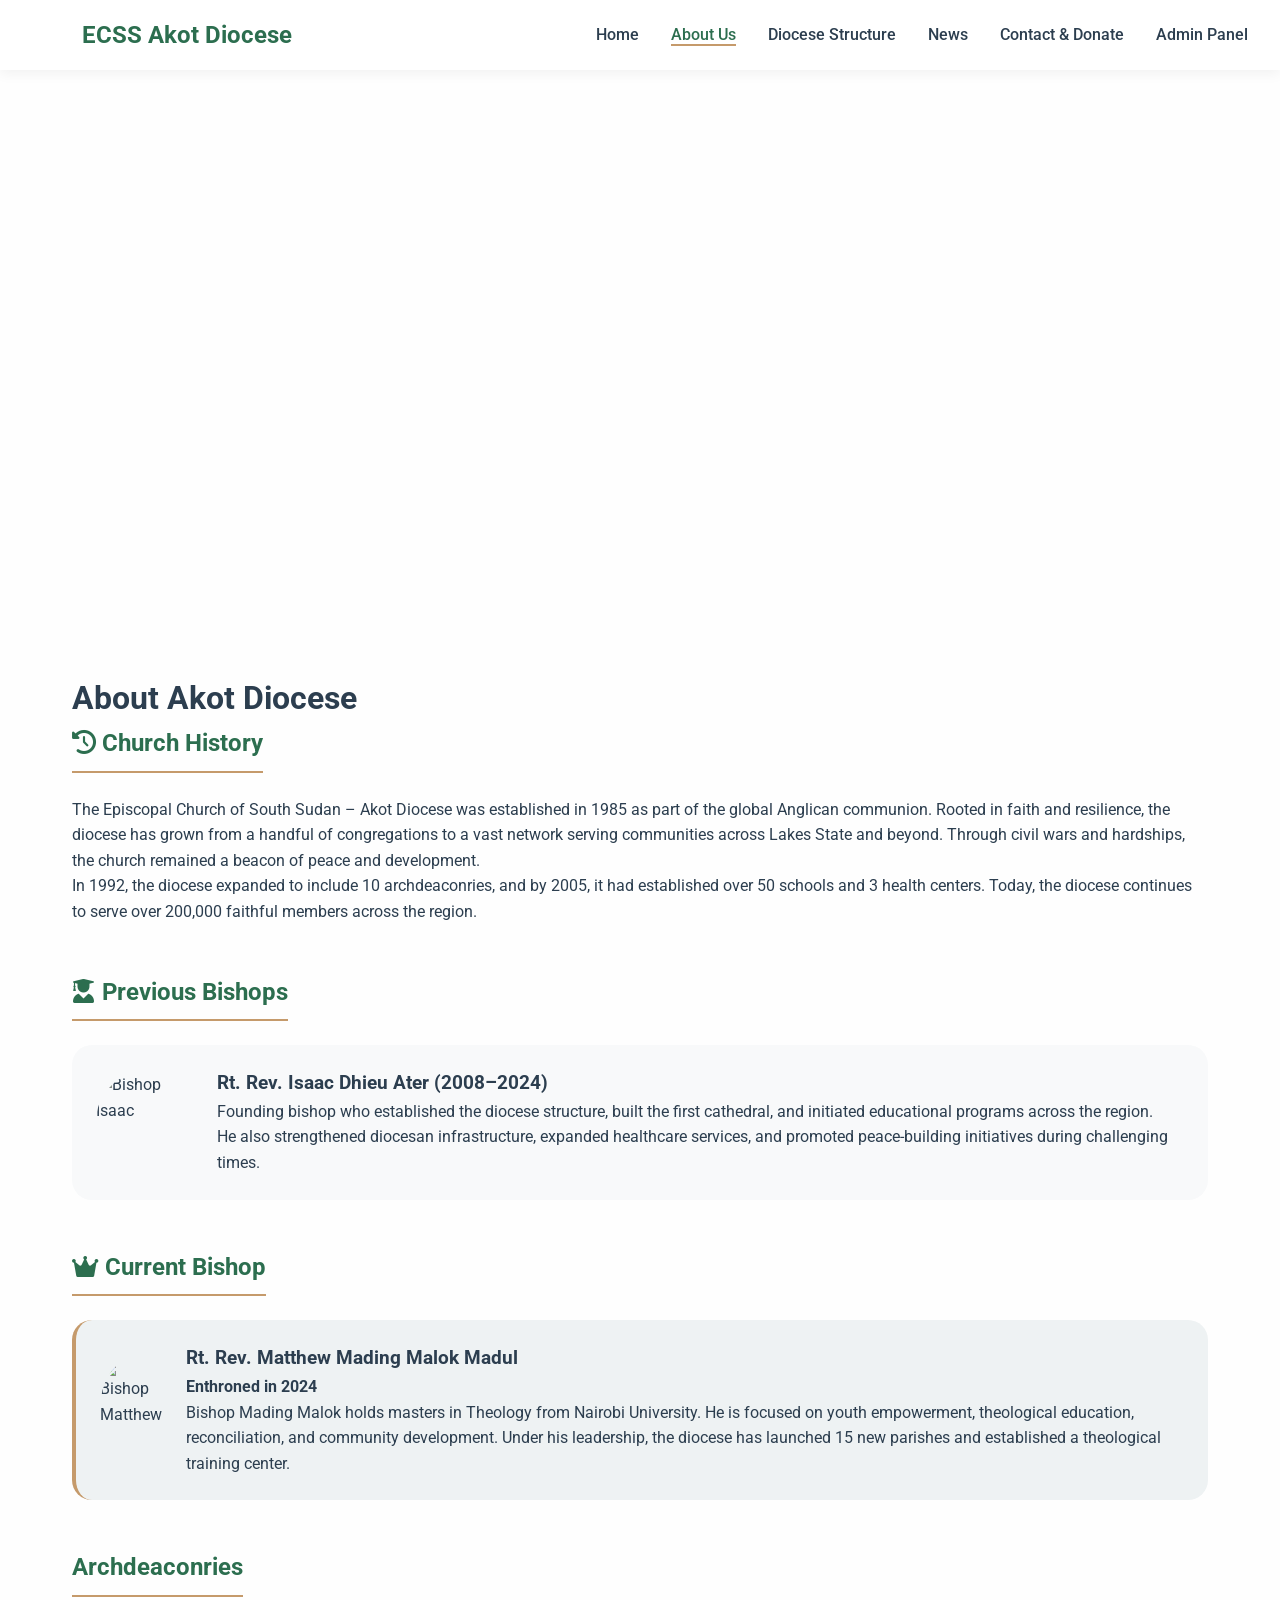
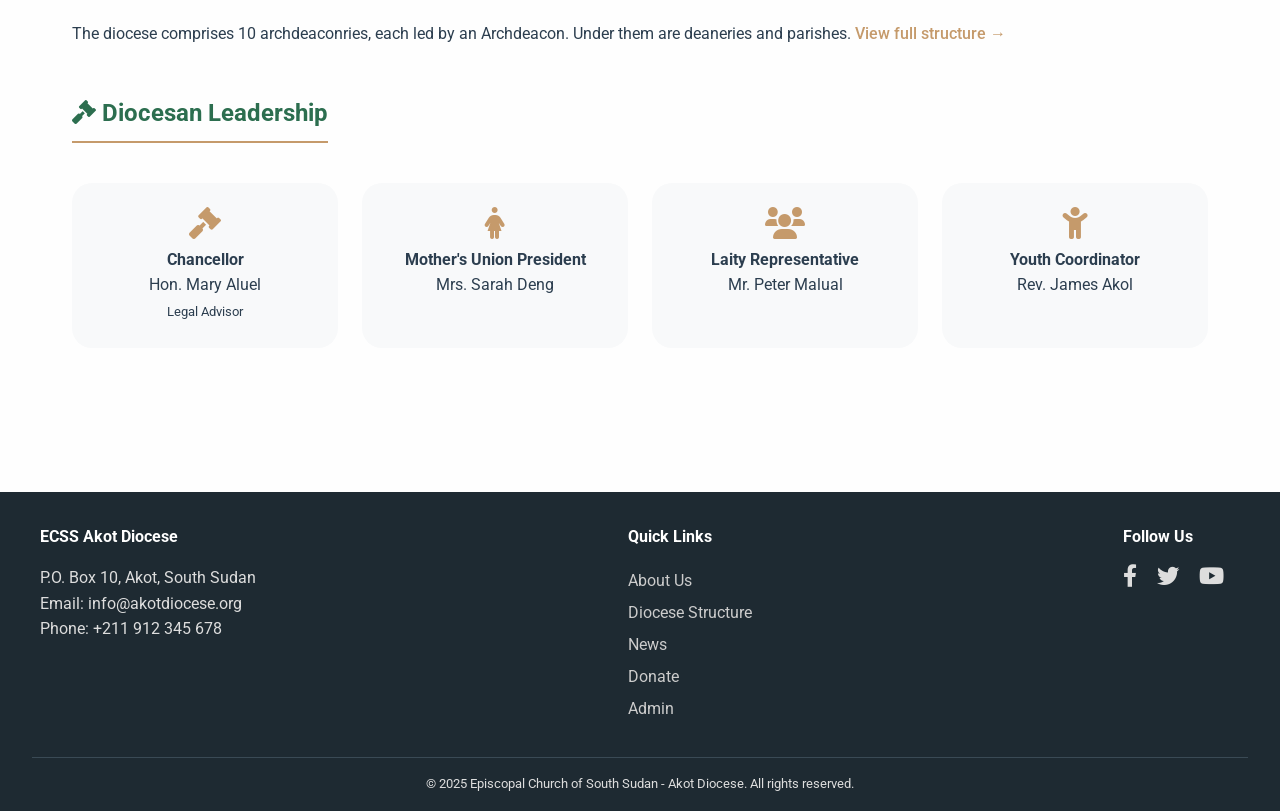
==== about.html @ 91377b18 "Add files via upload" ====
<!DOCTYPE html>
<html lang="en">
<head>
  <meta charset="UTF-8">
  <meta name="viewport" content="width=device-width, initial-scale=1.0">
  <title>About Us - ECSS Akot Diocese</title>
  <link href="https://fonts.googleapis.com/css2?family=Roboto:wght@300;400;500;700&display=swap" rel="stylesheet">
  <link rel="stylesheet" href="style.css">
  <link rel="stylesheet" href="https://cdnjs.cloudflare.com/ajax/libs/font-awesome/6.0.0-beta3/css/all.min.css">
</head>
<body>
  <header>
    <nav class="navbar">
      <div class="logo">
        <img class="img-logo" src="images/Akot Diocese logo design.png" alt=""> ECSS Akot Diocese
      </div>
      <ul class="nav-links" id="navLinks">
        <li><a href="index.html">Home</a></li>
        <li><a href="about.html" class="active">About Us</a></li>
        <li><a href="structure.html">Diocese Structure</a></li>
        <li><a href="news.html">News</a></li>
        <li><a href="contact.html">Contact & Donate</a></li>
        <li><a href="admin.html">Admin Panel</a></li>
      </ul>
      <div class="burger" id="burger"><i class="fas fa-bars"></i></div>
    </nav>
  </header>
  <div class="background-image"><img src="images/background-image.jpg" alt=""></div>
  <main class="container">
    <h1>About Akot Diocese</h1>
    
    <section class="about-section">
      <h2><i class="fas fa-history"></i> Church History</h2>
      <p>The Episcopal Church of South Sudan – Akot Diocese was established in 1985 as part of the global Anglican communion. Rooted in faith and resilience, the diocese has grown from a handful of congregations to a vast network serving communities across Lakes State and beyond. Through civil wars and hardships, the church remained a beacon of peace and development.</p>
      <p>In 1992, the diocese expanded to include 10 archdeaconries, and by 2005, it had established over 50 schools and 3 health centers. Today, the diocese continues to serve over 200,000 faithful members across the region.</p>
    </section>
    
    <section class="about-section">
      <h2><i class="fas fa-user-graduate"></i> Previous Bishops</h2>
      <div class="bishop-card">
        <img src="images/isaac.jpg" alt="Bishop Isaac" class="bishop-img">
        <div class="bishop-info">
          <h3>Rt. Rev. Isaac Dhieu Ater (2008–2024)</h3>
          <p>Founding bishop who established the diocese structure, built the first cathedral, and initiated educational programs across the region.</p>
          <p>He also strengthened diocesan infrastructure, expanded healthcare services, and promoted peace-building initiatives during challenging times.</p>
        </div>
      </div>
    </section>
    
    <section class="about-section">
      <h2><i class="fas fa-crown"></i> Current Bishop</h2>
      <div class="bishop-card current">
        <img src="images/bishop Mading.jpg" alt="Bishop Matthew" class="bishop-img">
        <div class="bishop-info">
          <h3>Rt. Rev. Matthew Mading Malok Madul</h3>
          <p><strong>Enthroned in 2024</strong></p>
          <p>Bishop Mading Malok holds masters in Theology from Nairobi University. He is focused on youth empowerment, theological education, reconciliation, and community development. Under his leadership, the diocese has launched 15 new parishes and established a theological training center.</p>
        </div>
      </div>
    </section>
    
    <section class="about-section">
      <h2><i class="fas-church"></i> Archdeaconries</h2>
      <p>The diocese comprises 10 archdeaconries, each led by an Archdeacon. Under them are deaneries and parishes. <a href="structure.html" class="link">View full structure →</a></p>
    </section>
    
    <section class="about-section">
      <h2><i class="fas fa-gavel"></i> Diocesan Leadership</h2>
      <div class="leadership-grid">
        <div class="leader-card">
          <i class="fas fa-gavel"></i>
          <h4>Chancellor</h4>
          <p>Hon. Mary Aluel</p>
          <small>Legal Advisor</small>
        </div>
        <div class="leader-card">
          <i class="fas fa-female"></i>
          <h4>Mother's Union President</h4>
          <p>Mrs. Sarah Deng</p>
        </div>
        <div class="leader-card">
          <i class="fas fa-users"></i>
          <h4>Laity Representative</h4>
          <p>Mr. Peter Malual</p>
        </div>
        <div class="leader-card">
          <i class="fas fa-child"></i>
          <h4>Youth Coordinator</h4>
          <p>Rev. James Akol</p>
        </div>
      </div>
    </section>
  </main>
  
  <footer>
    <div class="footer-content">
      <div class="footer-col">
        <h4>ECSS Akot Diocese</h4>
        <p>P.O. Box 10, Akot, South Sudan<br>Email: info@akotdiocese.org<br>Phone: +211 912 345 678</p>
      </div>
      <div class="footer-col">
        <h4>Quick Links</h4>
        <ul>
          <li><a href="about.html">About Us</a></li>
          <li><a href="structure.html">Diocese Structure</a></li>
          <li><a href="news.html">News</a></li>
          <li><a href="contact.html">Donate</a></li>
          <li><a href="admin.html">Admin</a></li>
        </ul>
      </div>
      <div class="footer-col">
        <h4>Follow Us</h4>
        <div class="social-icons">
          <i class="fab fa-facebook-f"></i>
          <i class="fab fa-twitter"></i>
          <i class="fab fa-youtube"></i>
        </div>
      </div>
    </div>
    <div class="footer-bottom">
      <p>&copy; 2025 Episcopal Church of South Sudan - Akot Diocese. All rights reserved.</p>
    </div>
  </footer>
  
  <script src="script.js"></script>
</body>
</html>
---- style.css ----
* {
  margin: 0;
  padding: 0;
  box-sizing: border-box;
}

body {
  font-family: 'Roboto', Arial, sans-serif;
  background-color: #fefefe;
  color: #2c3e4f;
  line-height: 1.6;
}
.background-image {
  background-repeat: no-repeat;
  background-size: cover;
  background-position: center;
  min-height: 65vh;
  display: flex;
  align-items: center;
  justify-content: center;
  margin-top: 40px;
}
/* Navbar */
.navbar {
  display: flex;
  justify-content: space-between;
  align-items: center;
  background: #ffffff;
  padding: 1rem 2rem;
  box-shadow: 0 4px 12px rgba(0,0,0,0.05);
  position: fixed;
  top: 0;
  right: 0;
  left: 0;
  z-index: 100;
}

.logo {
  font-size: 1.5rem;
  font-weight: 700;
  color: #2c6e4f;
}
.img-logo{
  width: 50px;
  margin-bottom: 0;

}

.logo {
  display: flex;
  justify-content: center;
  align-items: center;
  margin-right: 8px;
  margin-bottom: 0;
}

.nav-links {
  display: flex;
  list-style: none;
  gap: 2rem;
}

.nav-links a {
  text-decoration: none;
  color: #2c3e4f;
  font-weight: 500;
  transition: 0.3s;
}

.nav-links a:hover, .nav-links a.active {
  color: #2c6e4f;
  border-bottom: 2px solid #c59a6b;
}

.burger {
  display: none;
  font-size: 1.8rem;
  cursor: pointer;
}

/* Hero */
.hero {
  background: linear-gradient(rgba(0,0,0,0.6), rgba(0,0,0,0.5)), url('images/Prayer.jpg') center/cover no-repeat;
  min-height: 65vh;
  display: flex;
  align-items: center;
  justify-content: center;
  text-align: center;
  color: white;
  position: relative;
}

.hero-content h1 {
  font-size: 2.8rem;
  margin-bottom: 0.5rem;
}

.hero-content h2 {
  font-size: 2rem;
  font-weight: 400;
  margin-bottom: 1rem;
}

.hero-content p {
  font-size: 1.2rem;
  margin-bottom: 2rem;
}

.btn-primary {
  background: #c59a6b;
  color: white;
  padding: 0.8rem 2rem;
  border-radius: 40px;
  text-decoration: none;
  font-weight: 600;
  transition: 0.3s;
  display: inline-block;
}

.btn-primary:hover {
  background: #2c6e4f;
  transform: translateY(-3px);
}

.btn-outline {
  border: 2px solid #c59a6b;
  background: transparent;
  padding: 0.6rem 1.5rem;
  border-radius: 40px;
  text-decoration: none;
  color: #c59a6b;
  font-weight: 500;
  transition: 0.3s;
  display: inline-block;
  cursor: pointer;
}

.btn-outline:hover {
  background: #c59a6b;
  color: white;
}

/* Container */
.container {
  max-width: 1200px;
  margin: 0 auto;
  padding: 3rem 2rem;
}

.subtitle {
  color: #666;
  margin-bottom: 2rem;
  text-align: center;
}

/* Welcome Section */
.welcome-section {
  display: grid;
  grid-template-columns: 1fr 1fr;
  gap: 2rem;
  align-items: center;
}

.welcome-text h3 {
  font-size: 2rem;
  margin-bottom: 1rem;
  color: #2c6e4f;
}

.highlights-grid {
  display: grid;
  grid-template-columns: repeat(auto-fit, minmax(200px,1fr));
  gap: 1.5rem;
}

.highlight-card {
  background: #f8f9fa;
  padding: 1.5rem;
  border-radius: 20px;
  text-align: center;
  transition: 0.2s;
  box-shadow: 0 4px 10px rgba(0,0,0,0.03);
}

.highlight-card i {
  font-size: 2.5rem;
  color: #c59a6b;
  margin-bottom: 1rem;
}

/* Quick Navigation */
.quick-nav h3 {
  text-align: center;
  margin-bottom: 1.5rem;
}

.arch-cards {
  display: flex;
  flex-wrap: wrap;
  gap: 1rem;
  justify-content: center;
}

.arch-link {
  background: #eef2f3;
  padding: 0.6rem 1.3rem;
  border-radius: 50px;
  text-decoration: none;
  color: #2c6e4f;
  font-weight: 500;
  transition: 0.2s;
}

.arch-link:hover {
  background: #c59a6b;
  color: white;
}

.view-all {
  text-align: center;
  margin-top: 2rem;
}

/* Structure Grid */
.structure-grid {
  display: grid;
  grid-template-columns: repeat(auto-fill, minmax(280px,1fr));
  gap: 2rem;
  margin-top: 2rem;
}

.card {
  background: white;
  border-radius: 20px;
  padding: 1.5rem;
  box-shadow: 0 8px 20px rgba(0,0,0,0.05);
  transition: transform 0.2s, box-shadow 0.2s;
  text-decoration: none;
  color: inherit;
  display: block;
}

.card:hover {
  transform: translateY(-5px);
  box-shadow: 0 15px 30px rgba(0,0,0,0.1);
}

.card h4 {
  font-size: 1.4rem;
  margin-bottom: 0.5rem;
  color: #2c6e4f;
}

.card i {
  margin-top: 1rem;
  color: #c59a6b;
}

/* About Page */
.about-section {
  margin-bottom: 3rem;
}

.about-section h2 {
  margin-bottom: 1.5rem;
  color: #2c6e4f;
  border-bottom: 2px solid #c59a6b;
  display: inline-block;
  padding-bottom: 0.5rem;
}

.bishop-card {
  display: flex;
  gap: 1.5rem;
  background: #f8f9fa;
  padding: 1.5rem;
  border-radius: 20px;
  margin-bottom: 1rem;
  align-items: center;
}

.bishop-card.current {
  background: #eef2f3;
  border-left: 4px solid #c59a6b;
}

.bishop-img {
  width: 100px;
  height: 100px;
  border-radius: 50%;
  object-fit: cover;
}

.leadership-grid {
  display: grid;
  grid-template-columns: repeat(auto-fit, minmax(200px,1fr));
  gap: 1.5rem;
  margin-top: 1rem;
}

.leader-card {
  text-align: center;
  padding: 1.5rem;
  background: #f8f9fa;
  border-radius: 20px;
}

.leader-card i {
  font-size: 2rem;
  color: #c59a6b;
  margin-bottom: 0.5rem;
}

/* Archdeaconry Detail */
.archdeaconry-detail, .parish-info {
  margin-top: 2rem;
}

.leadership-card {
  display: flex;
  gap: 2rem;
  background: #f8f9fa;
  padding: 2rem;
  border-radius: 20px;
  margin-bottom: 2rem;
  align-items: center;
}

.leader-img-large {
  width: 150px;
  height: 150px;
  border-radius: 50%;
  object-fit: cover;
}

.leadership-info h2 {
  margin-bottom: 1rem;
}

.leadership-row {
  display: flex;
  flex-wrap: wrap;
  gap: 1.5rem;
  margin-top: 1rem;
}

.leadership-row div {
  display: flex;
  align-items: center;
  gap: 0.5rem;
}

.theme-verse {
  display: grid;
  grid-template-columns: 1fr 1fr;
  gap: 2rem;
  margin: 2rem 0;
}

.theme-box, .verse-box {
  padding: 1.5rem;
  border-radius: 20px;
  text-align: center;
}

.theme-box {
  background: #eef2f3;
}

.verse-box {
  background: #f8f9fa;
  border-left: 4px solid #c59a6b;
}

.theme-box i, .verse-box i {
  font-size: 2rem;
  color: #c59a6b;
  margin-bottom: 1rem;
}

.breadcrumb {
  margin-bottom: 2rem;
}

.breadcrumb a {
  color: #c59a6b;
  text-decoration: none;
}

/* News Section */
.news-grid {
  display: grid;
  grid-template-columns: repeat(auto-fill, minmax(350px, 1fr));
  gap: 2rem;
  margin: 2rem 0;
}

.news-card {
  background: white;
  border-radius: 16px;
  overflow: hidden;
  box-shadow: 0 4px 12px rgba(0,0,0,0.08);
  transition: all 0.3s ease;
  position: relative;
}

.news-card img {
  width: 100%;
  height: 200px;
  object-fit: cover;
}

.news-content {
  padding: 1.5rem;
  position: relative;
}

.news-date {
  color: #c59a6b;
  font-size: 0.85rem;
  font-weight: 500;
}

.news-content h3 {
  margin: 0.5rem 0;
  color: #2c6e4f;
}

.news-hover-preview {
  max-height: 0;
  overflow: hidden;
  transition: max-height 0.4s ease;
  background: #f8f9fa;
  padding: 0 1rem;
  margin: 0.5rem 0;
  border-radius: 8px;
  color: #555;
  font-size: 0.9rem;
}

.hover-news:hover {
  transform: translateY(-5px);
  box-shadow: 0 12px 24px rgba(0,0,0,0.15);
}

.hover-news:hover .news-hover-preview {
  max-height: 100px;
  padding: 0.8rem 1rem;
}

.read-more {
  display: inline-block;
  margin-top: 1rem;
  color: #c59a6b;
  text-decoration: none;
  font-weight: 500;
}

.read-more:hover {
  text-decoration: underline;
}

.featured-news {
  margin-bottom: 3rem;
}

.newsletter-signup {
  background: linear-gradient(135deg, #2c6e4f, #1e4a35);
  color: white;
  padding: 3rem;
  border-radius: 20px;
  text-align: center;
  margin-top: 3rem;
}

.newsletter-signup h3 {
  margin-bottom: 0.5rem;
}

.newsletter-signup form {
  display: flex;
  gap: 1rem;
  justify-content: center;
  margin-top: 1.5rem;
}

.newsletter-signup input {
  padding: 0.8rem 1.5rem;
  border: none;
  border-radius: 40px;
  width: 300px;
  font-size: 1rem;
}

.newsletter-signup button {
  background: #c59a6b;
  color: white;
  border: none;
  padding: 0.8rem 2rem;
  border-radius: 40px;
  cursor: pointer;
  font-weight: 600;
}

/* Contact Page */
.contact-grid {
  display: grid;
  grid-template-columns: 1fr 2fr;
  gap: 2rem;
  margin-top: 2rem;
}

.contact-info {
  background: #f8f9fa;
  padding: 2rem;
  border-radius: 20px;
}

.contact-info h3 {
  color: #2c6e4f;
  margin: 1rem 0 0.5rem;
}

.contact-info h3:first-child {
  margin-top: 0;
}

.forms-container {
  display: grid;
  gap: 2rem;
grid-template-columns: 1fr 1fr;
}

.form-card {
  
  background: white;
  padding: 2rem;
  border-radius: 20px;
  box-shadow: 0 4px 12px rgba(0,0,0,0.08);
}

.form-card h3 {
  color: #2c6e4f;
  margin-bottom: 1.5rem;
}

.form-group {
  margin-bottom: 1rem;
}

.form-group label {
  display: block;
  margin-bottom: 0.4rem;
  font-weight: 500;
}

.form-group input, .form-group textarea, .form-group select {
  width: 100%;
  padding: 0.8rem;
  border: 1px solid #ddd;
  border-radius: 12px;
  font-family: inherit;
  font-size: 1rem;
}

.form-group input:focus, .form-group textarea:focus {
  outline: none;
  border-color: #c59a6b;
}

button {
  background: #2c6e4f;
  color: white;
  border: none;
  padding: 0.8rem 2rem;
  border-radius: 40px;
  font-weight: 600;
  cursor: pointer;
  transition: 0.2s;
}

button:hover {
  background: #1f4f38;
}

/* Admin Page */
.admin-actions {
  display: flex;
  gap: 1rem;
  justify-content: flex-end;
  margin-bottom: 2rem;
}

.admin-section {
  margin-bottom: 3rem;
}

.admin-section h2 {
  margin-bottom: 1rem;
  color: #2c6e4f;
}

.table-container {
  overflow-x: auto;
}

.admin-table {
  width: 100%;
  border-collapse: collapse;
  background: white;
  border-radius: 16px;
  overflow: hidden;
  box-shadow: 0 2px 8px rgba(0,0,0,0.05);
}

.admin-table th, .admin-table td {
  padding: 1rem;
  text-align: left;
  border-bottom: 1px solid #eee;
}

.admin-table th {
   background: #f8f9fa;
  font-weight: 600;
  color: #2c6e4f;
}

.admin-table tr:hover {
  background: #f8f9fa;
}

.no-data {
  text-align: center;
  color: #999;
  padding: 2rem;
}

.stats-grid {
  display: grid;
  grid-template-columns: repeat(auto-fit, minmax(200px, 1fr));
  gap: 1.5rem;
  margin-top: 1rem;
}

.stat-card {
  background: linear-gradient(135deg, #2c6e4f, #1e4a35);
  color: white;
  padding: 1.5rem;
  border-radius: 20px;
  text-align: center;
}

.stat-card i {
  font-size: 2rem;
  margin-bottom: 0.5rem;
}

.stat-card h3 {
  font-size: 2rem;
  margin: 0.5rem 0;
}

/* Footer */
footer {
  background: #1e2a32;
  color: #ddd;
  padding: 2rem 2rem 1rem;
  margin-top: 3rem;
}

.footer-content {
  display: flex;
  flex-wrap: wrap;
  justify-content: space-between;
  max-width: 1200px;
  margin: 0 auto;
  gap: 2rem;
}

.footer-col h4 {
  color: white;
  margin-bottom: 1rem;
}

.footer-col ul {
  list-style: none;
}

.footer-col a {
  color: #ccc;
  text-decoration: none;
  line-height: 2;
}

.footer-col a:hover {
  color: #c59a6b;
}

.social-icons i {
  font-size: 1.4rem;
  margin-right: 1rem;
  cursor: pointer;
  transition: 0.2s;
}

.social-icons i:hover {
  color: #c59a6b;
}

.footer-bottom {
  text-align: center;
  margin-top: 2rem;
  padding-top: 1rem;
  border-top: 1px solid #3a4a55;
  font-size: 0.8rem;
}

/* Responsive */
@media (max-width: 768px) {
  .nav-links {
    position: fixed;
    top: 70px;
    left: -100%;
    flex-direction: column;
    background: white;
    width: 100%;
    text-align: center;
    padding: 2rem;
    gap: 1.5rem;
    box-shadow: 0 10px 15px rgba(0,0,0,0.1);
    transition: 0.3s;
  }
  
  .nav-links.active {
    left: 0;
  }
  
  .burger {
    display: block;
  }
  
  .welcome-section {
    grid-template-columns: 1fr;
  }
  
  .hero-content h1 {
    font-size: 2rem;
  }
  
  .hero-content h2 {
    font-size: 1.5rem;
  }
  
  .contact-grid {
    grid-template-columns: 1fr;
  }
  
  .leadership-card {
    flex-direction: column;
    text-align: center;
  }
  
  .theme-verse {
    grid-template-columns: 1fr;
  }
  
  .newsletter-signup form {
    flex-direction: column;
    align-items: center;
  }
  
  .newsletter-signup input {
    width: 100%;
    max-width: 300px;
  }
  
  .structure-grid {
    grid-template-columns: 1fr;
  }
  
  .bishop-card {
    flex-direction: column;
    text-align: center;
  }
  
  .stats-grid {
    grid-template-columns: 1fr;
  }
  
  .admin-actions {
    justify-content: center;
  }
}

/* Additional Styles */
.link {
  color: #c59a6b;
  text-decoration: none;
  font-weight: 500;
}

.link:hover {
  text-decoration: underline;
}

/* Animations */
@keyframes fadeIn {
  from {
    opacity: 0;
    transform: translateY(20px);
  }
  to {
    opacity: 1;
    transform: translateY(0);
  }
}

.card, .news-card, .highlight-card {
  animation: fadeIn 0.5s ease-out;
}

/* Breadcrumb */
.breadcrumb {
  margin-bottom: 2rem;
  padding-bottom: 0.5rem;
  border-bottom: 1px solid #eee;
}

.breadcrumb a {
  color: #c59a6b;
  text-decoration: none;
  font-weight: 500;
}

.breadcrumb a:hover {
  text-decoration: underline;
}

/* Parish Info */
.parish-info {
  background: #f8f9fa;
  padding: 2rem;
  border-radius: 20px;
  margin-top: 2rem;
}

.parish-info h3 {
  color: #2c6e4f;
  margin: 1rem 0 0.5rem;
}

.parish-info h3:first-child {
  margin-top: 0;
}

.parish-info ul {
  margin-left: 1.5rem;
  margin-top: 0.5rem;
}

.parish-info li {
  margin-bottom: 0.5rem;
}

/* Scroll to Top Button */
.scroll-top {
  position: fixed;
  bottom: 30px;
  right: 30px;
  background: #c59a6b;
  color: white;
  width: 50px;
  height: 50px;
  border-radius: 50%;
  display: flex;
  align-items: center;
  justify-content: center;
  cursor: pointer;
  opacity: 0;
  visibility: hidden;
  transition: all 0.3s;
  box-shadow: 0 2px 10px rgba(0,0,0,0.2);
  z-index: 999;
}

.scroll-top.show {
  opacity: 1;
  visibility: visible;
}

.scroll-top:hover {
  background: #2c6e4f;
  transform: translateY(-3px);
}

/* Loading State */
.loading {
  text-align: center;
  padding: 2rem;
  color: #c59a6b;
}

/* Success Messages */
.success-message {
  background: #d4edda;
  color: #155724;
  padding: 1rem;
  border-radius: 8px;
  margin-bottom: 1rem;
  display: none;
}

.success-message.show {
  display: block;
  animation: fadeIn 0.3s ease-out;
}

.error-message {
  background: #f8d7da;
  color: #721c24;
  padding: 1rem;
  border-radius: 8px;
  margin-bottom: 1rem;
  display: none;
}

.error-message.show {
  display: block;
  animation: fadeIn 0.3s ease-out;
}
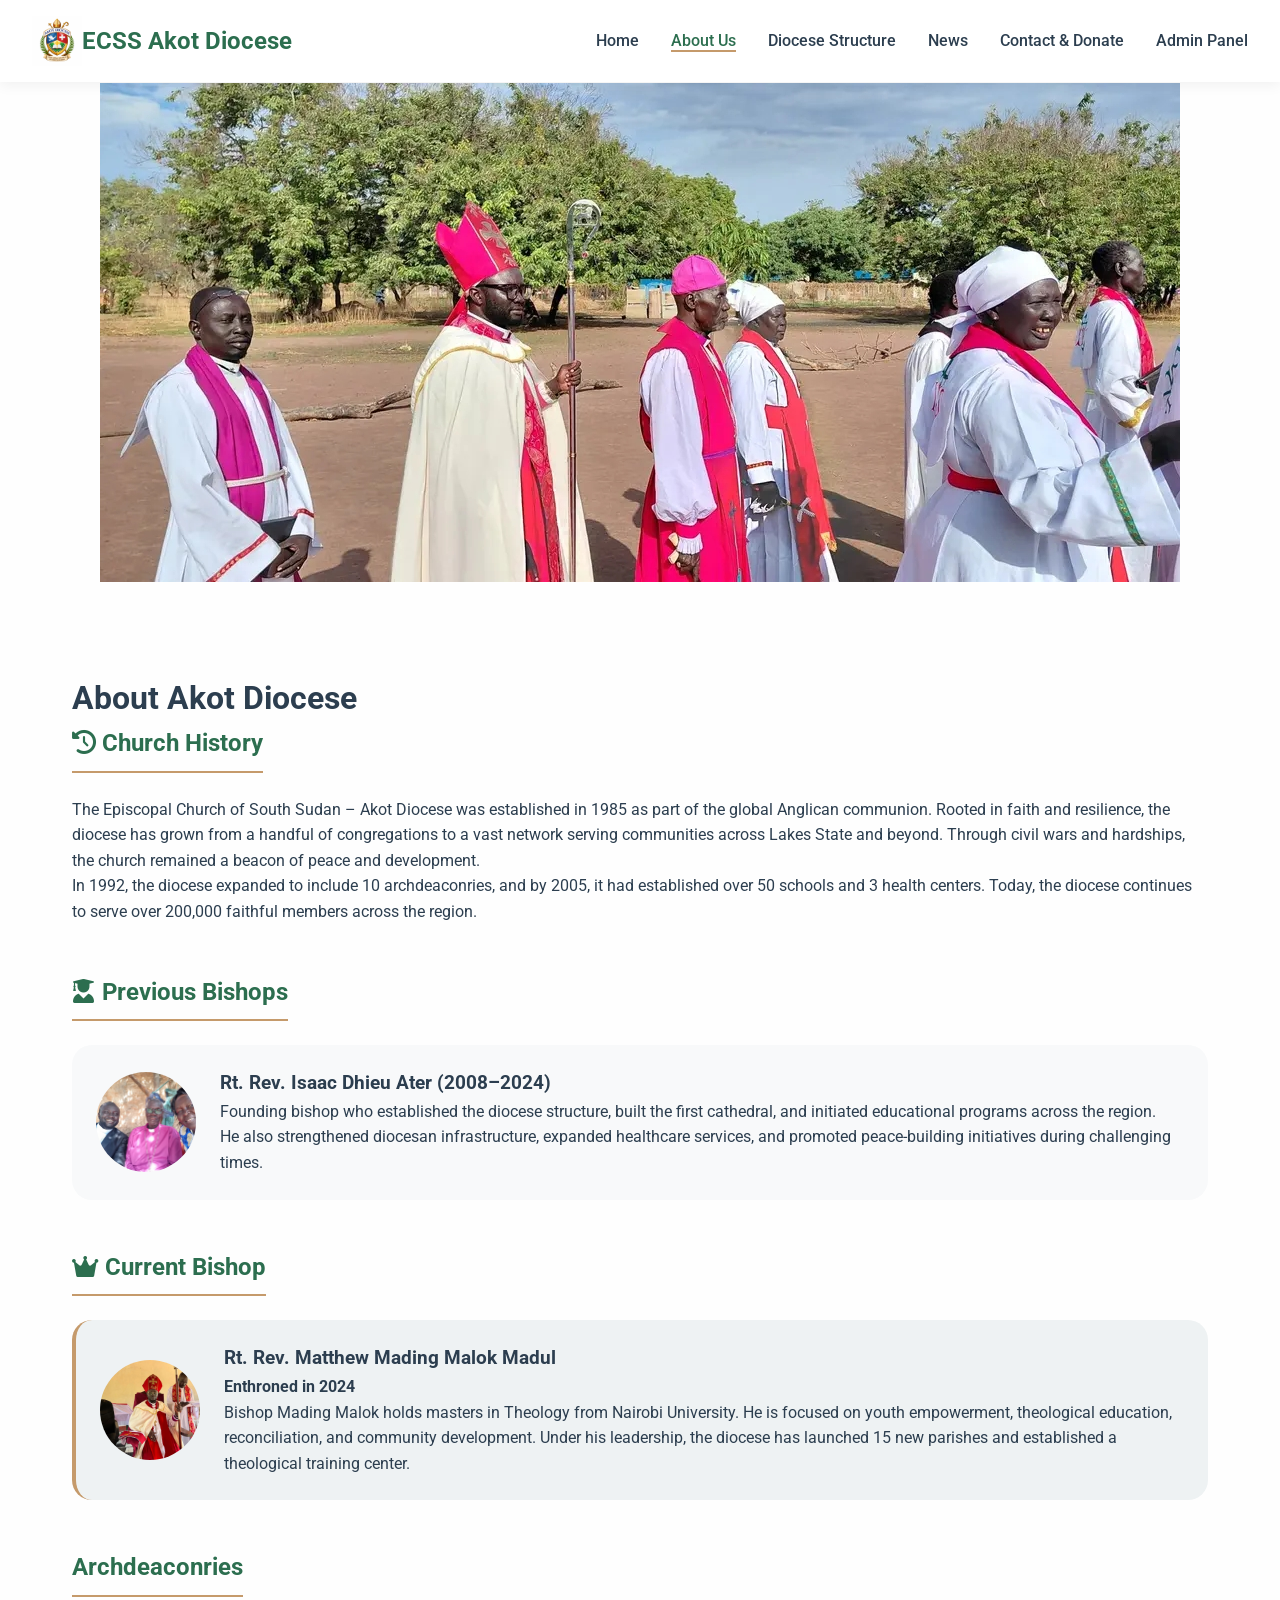
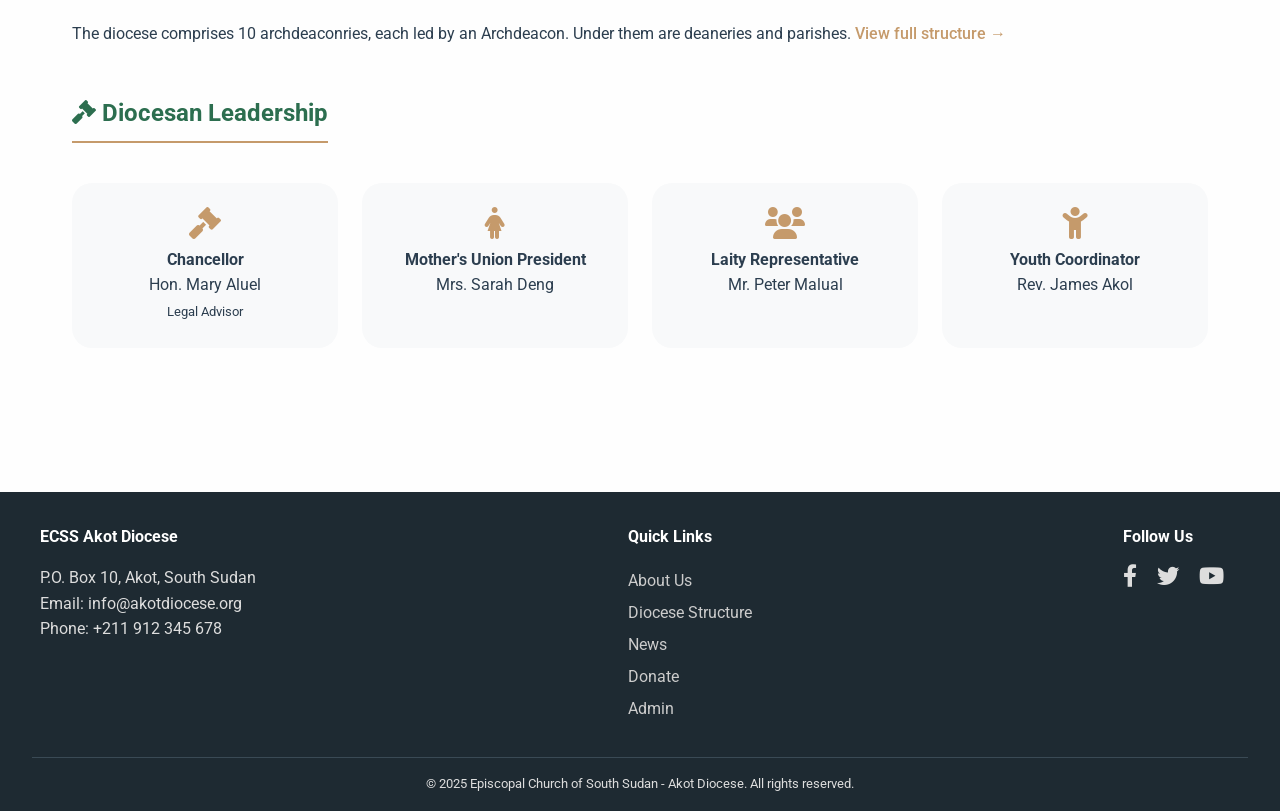
==== commit f5a187a9: "Update about.html" ====
--- a/about.html
+++ b/about.html
@@ -12,7 +12,7 @@
   <header>
     <nav class="navbar">
       <div class="logo">
-        <img class="img-logo" src="images/Akot Diocese logo design.png" alt=""> ECSS Akot Diocese
+        <img class="img-logo" src="Akot Diocese logo design.png" alt=""> ECSS Akot Diocese
       </div>
       <ul class="nav-links" id="navLinks">
         <li><a href="index.html">Home</a></li>
@@ -25,7 +25,7 @@
       <div class="burger" id="burger"><i class="fas fa-bars"></i></div>
     </nav>
   </header>
-  <div class="background-image"><img src="images/background-image.jpg" alt=""></div>
+  <div class="background-image"><img src="background-image.jpg" alt=""></div>
   <main class="container">
     <h1>About Akot Diocese</h1>
     
@@ -38,7 +38,7 @@
     <section class="about-section">
       <h2><i class="fas fa-user-graduate"></i> Previous Bishops</h2>
       <div class="bishop-card">
-        <img src="images/isaac.jpg" alt="Bishop Isaac" class="bishop-img">
+        <img src="isaac.jpg" alt="Bishop Isaac" class="bishop-img">
         <div class="bishop-info">
           <h3>Rt. Rev. Isaac Dhieu Ater (2008–2024)</h3>
           <p>Founding bishop who established the diocese structure, built the first cathedral, and initiated educational programs across the region.</p>
@@ -50,7 +50,7 @@
     <section class="about-section">
       <h2><i class="fas fa-crown"></i> Current Bishop</h2>
       <div class="bishop-card current">
-        <img src="images/bishop Mading.jpg" alt="Bishop Matthew" class="bishop-img">
+        <img src="bishop Mading.jpg" alt="Bishop Matthew" class="bishop-img">
         <div class="bishop-info">
           <h3>Rt. Rev. Matthew Mading Malok Madul</h3>
           <p><strong>Enthroned in 2024</strong></p>
@@ -124,4 +124,4 @@
   
   <script src="script.js"></script>
 </body>
-</html>+</html>
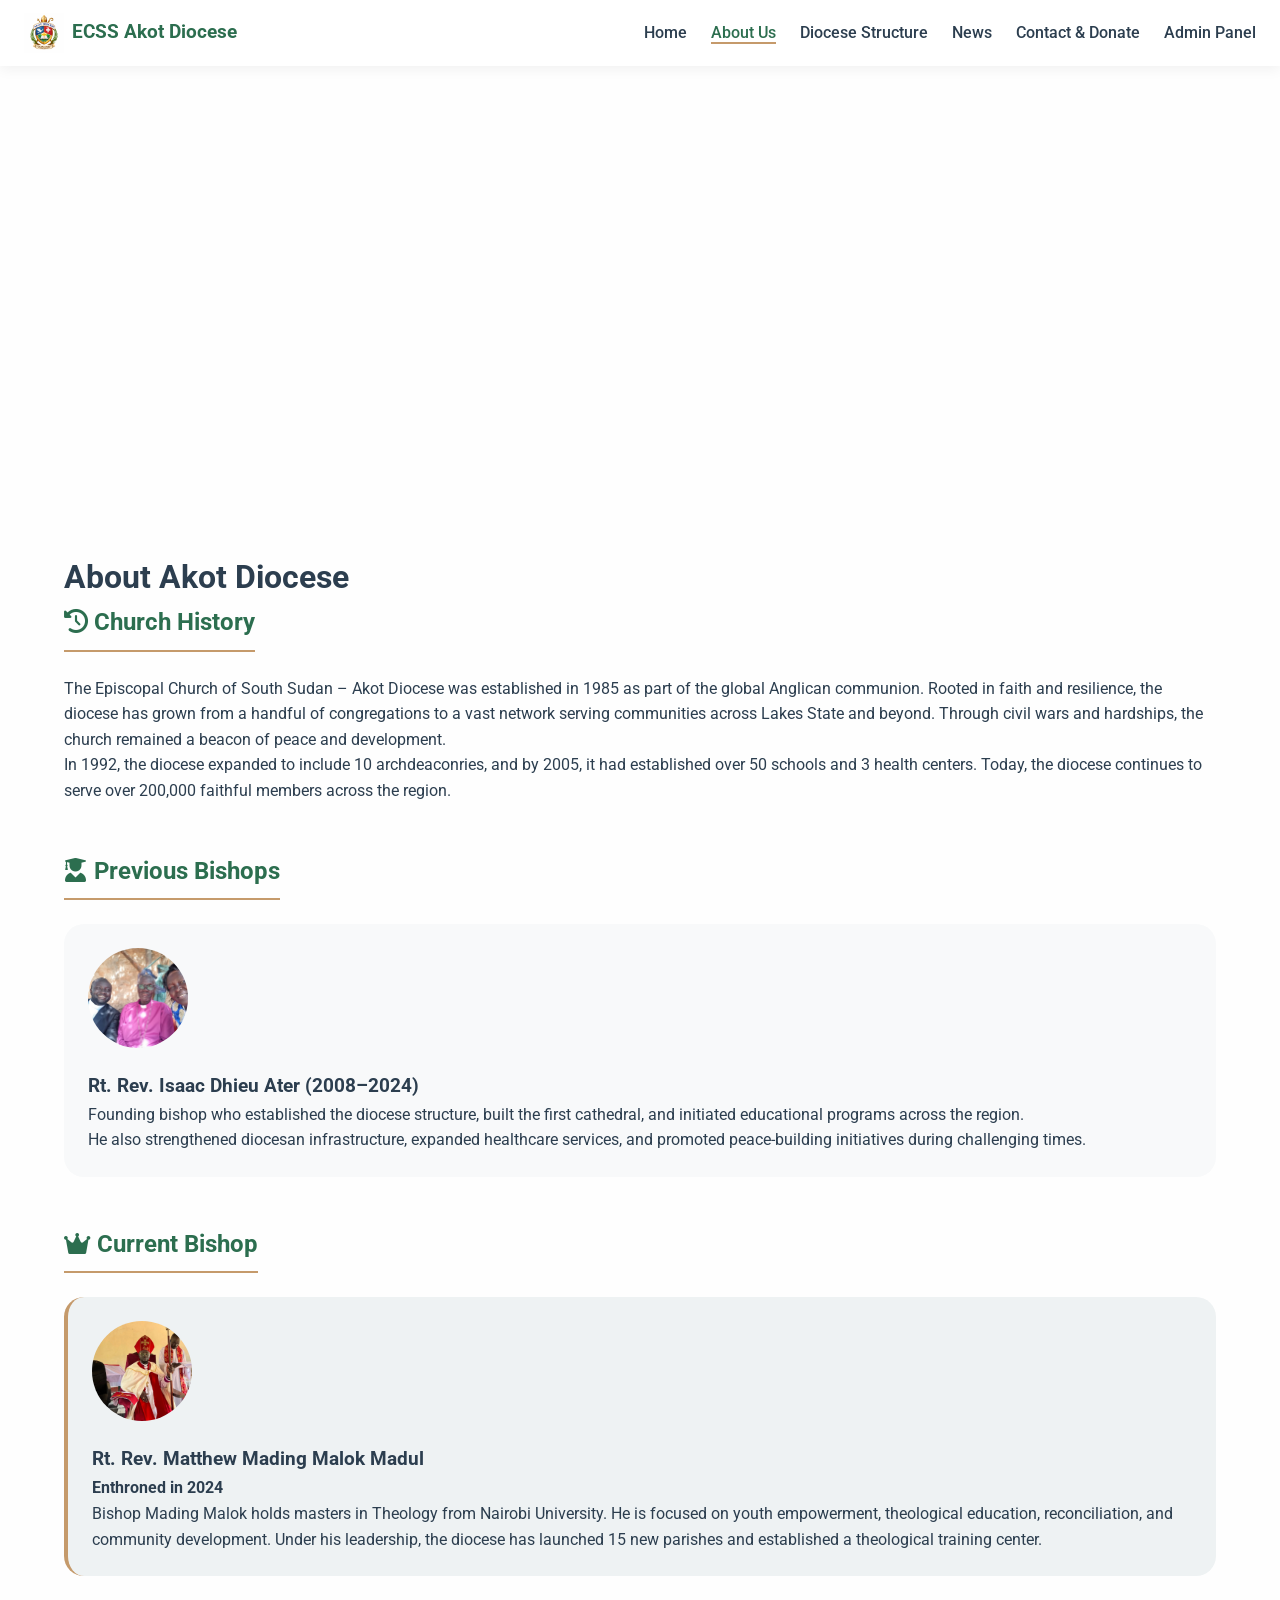
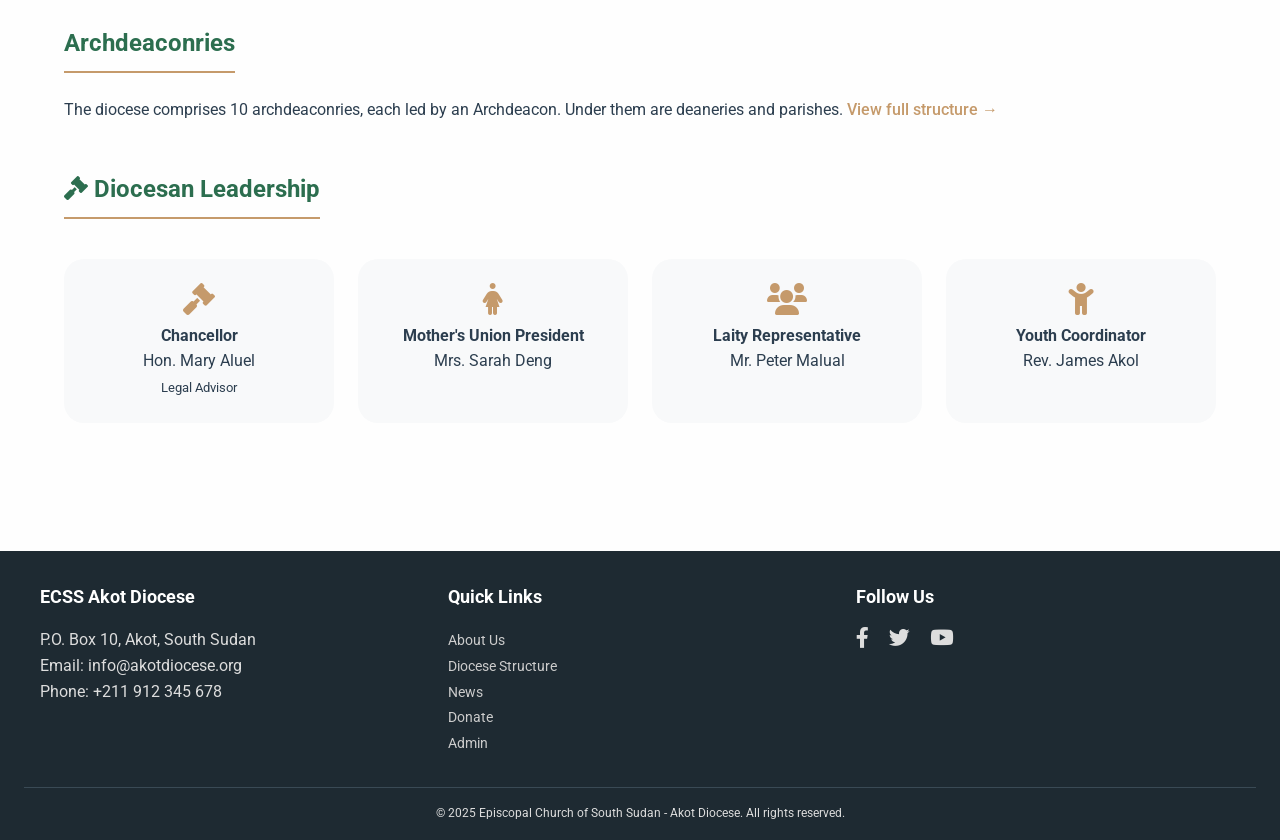
==== commit 3976fe79: "Update about.html" ====
--- a/about.html
+++ b/about.html
@@ -25,7 +25,7 @@
       <div class="burger" id="burger"><i class="fas fa-bars"></i></div>
     </nav>
   </header>
-  <div class="background-image"><img src="background-image.jpg" alt=""></div>
+  <div class="background-image" style="background-image: url('images/background-image.jpg');"></div>
   <main class="container">
     <h1>About Akot Diocese</h1>
     
--- a/style.css
+++ b/style.css
@@ -10,24 +10,40 @@
   color: #2c3e4f;
   line-height: 1.6;
 }
+
+/* NEW: Ensure all images are fully responsive by default */
+img {
+  max-width: 100%;
+  height: auto;
+  display: block;
+}
+
+/* FIXED: Background image - fully responsive */
 .background-image {
-  background-repeat: no-repeat;
+  width: 100%;
+  min-height: 50vh;
   background-size: cover;
   background-position: center;
-  min-height: 65vh;
+  background-repeat: no-repeat;
   display: flex;
   align-items: center;
   justify-content: center;
-  margin-top: 40px;
-}
+  margin-top: 70px; /* Account for fixed navbar */
+}
+
+/* Hide the img tag inside background-image - use CSS background instead */
+.background-image img {
+  display: none;
+}
+
 /* Navbar */
 .navbar {
   display: flex;
   justify-content: space-between;
   align-items: center;
   background: #ffffff;
-  padding: 1rem 2rem;
-  box-shadow: 0 4px 12px rgba(0,0,0,0.05);
+  padding: 0.8rem 1.5rem;
+  box-shadow: 0 4px 12px rgba(0, 0, 0, 0.05);
   position: fixed;
   top: 0;
   right: 0;
@@ -36,28 +52,24 @@
 }
 
 .logo {
-  font-size: 1.5rem;
+  font-size: 1.2rem;
   font-weight: 700;
   color: #2c6e4f;
-}
-.img-logo{
-  width: 50px;
+  display: flex;
+  align-items: center;
+  gap: 8px;
+}
+
+.img-logo {
+  width: 40px;
+  height: auto;
   margin-bottom: 0;
-
-}
-
-.logo {
-  display: flex;
-  justify-content: center;
-  align-items: center;
-  margin-right: 8px;
-  margin-bottom: 0;
 }
 
 .nav-links {
   display: flex;
   list-style: none;
-  gap: 2rem;
+  gap: 1.5rem;
 }
 
 .nav-links a {
@@ -67,49 +79,54 @@
   transition: 0.3s;
 }
 
-.nav-links a:hover, .nav-links a.active {
+.nav-links a:hover,
+.nav-links a.active {
   color: #2c6e4f;
   border-bottom: 2px solid #c59a6b;
 }
 
 .burger {
   display: none;
-  font-size: 1.8rem;
+  font-size: 1.5rem;
   cursor: pointer;
-}
-
-/* Hero */
+  color: #2c6e4f;
+}
+
+/* Hero Section */
 .hero {
-  background: linear-gradient(rgba(0,0,0,0.6), rgba(0,0,0,0.5)), url('images/Prayer.jpg') center/cover no-repeat;
-  min-height: 65vh;
+  background: linear-gradient(rgba(0, 0, 0, 0.6), rgba(0, 0, 0, 0.5));
+  background-size: cover;
+  background-position: center;
+  min-height: 60vh;
   display: flex;
   align-items: center;
   justify-content: center;
   text-align: center;
   color: white;
-  position: relative;
+  margin-top: 70px;
+  padding: 2rem;
 }
 
 .hero-content h1 {
-  font-size: 2.8rem;
+  font-size: 2.5rem;
   margin-bottom: 0.5rem;
 }
 
 .hero-content h2 {
-  font-size: 2rem;
+  font-size: 1.8rem;
   font-weight: 400;
   margin-bottom: 1rem;
 }
 
 .hero-content p {
-  font-size: 1.2rem;
+  font-size: 1.1rem;
   margin-bottom: 2rem;
 }
 
 .btn-primary {
   background: #c59a6b;
   color: white;
-  padding: 0.8rem 2rem;
+  padding: 0.8rem 1.8rem;
   border-radius: 40px;
   text-decoration: none;
   font-weight: 600;
@@ -144,7 +161,7 @@
 .container {
   max-width: 1200px;
   margin: 0 auto;
-  padding: 3rem 2rem;
+  padding: 2rem 1.5rem;
 }
 
 .subtitle {
@@ -162,14 +179,14 @@
 }
 
 .welcome-text h3 {
-  font-size: 2rem;
+  font-size: 1.8rem;
   margin-bottom: 1rem;
   color: #2c6e4f;
 }
 
 .highlights-grid {
   display: grid;
-  grid-template-columns: repeat(auto-fit, minmax(200px,1fr));
+  grid-template-columns: repeat(auto-fit, minmax(200px, 1fr));
   gap: 1.5rem;
 }
 
@@ -179,7 +196,7 @@
   border-radius: 20px;
   text-align: center;
   transition: 0.2s;
-  box-shadow: 0 4px 10px rgba(0,0,0,0.03);
+  box-shadow: 0 4px 10px rgba(0, 0, 0, 0.03);
 }
 
 .highlight-card i {
@@ -203,12 +220,13 @@
 
 .arch-link {
   background: #eef2f3;
-  padding: 0.6rem 1.3rem;
+  padding: 0.6rem 1.2rem;
   border-radius: 50px;
   text-decoration: none;
   color: #2c6e4f;
   font-weight: 500;
   transition: 0.2s;
+  font-size: 0.9rem;
 }
 
 .arch-link:hover {
@@ -224,8 +242,8 @@
 /* Structure Grid */
 .structure-grid {
   display: grid;
-  grid-template-columns: repeat(auto-fill, minmax(280px,1fr));
-  gap: 2rem;
+  grid-template-columns: repeat(auto-fill, minmax(280px, 1fr));
+  gap: 1.5rem;
   margin-top: 2rem;
 }
 
@@ -233,7 +251,7 @@
   background: white;
   border-radius: 20px;
   padding: 1.5rem;
-  box-shadow: 0 8px 20px rgba(0,0,0,0.05);
+  box-shadow: 0 8px 20px rgba(0, 0, 0, 0.05);
   transition: transform 0.2s, box-shadow 0.2s;
   text-decoration: none;
   color: inherit;
@@ -242,11 +260,11 @@
 
 .card:hover {
   transform: translateY(-5px);
-  box-shadow: 0 15px 30px rgba(0,0,0,0.1);
+  box-shadow: 0 15px 30px rgba(0, 0, 0, 0.1);
 }
 
 .card h4 {
-  font-size: 1.4rem;
+  font-size: 1.3rem;
   margin-bottom: 0.5rem;
   color: #2c6e4f;
 }
@@ -267,6 +285,7 @@
   border-bottom: 2px solid #c59a6b;
   display: inline-block;
   padding-bottom: 0.5rem;
+  font-size: 1.5rem;
 }
 
 .bishop-card {
@@ -277,6 +296,7 @@
   border-radius: 20px;
   margin-bottom: 1rem;
   align-items: center;
+  flex-wrap: wrap;
 }
 
 .bishop-card.current {
@@ -289,11 +309,12 @@
   height: 100px;
   border-radius: 50%;
   object-fit: cover;
+  flex-shrink: 0;
 }
 
 .leadership-grid {
   display: grid;
-  grid-template-columns: repeat(auto-fit, minmax(200px,1fr));
+  grid-template-columns: repeat(auto-fit, minmax(180px, 1fr));
   gap: 1.5rem;
   margin-top: 1rem;
 }
@@ -312,7 +333,8 @@
 }
 
 /* Archdeaconry Detail */
-.archdeaconry-detail, .parish-info {
+.archdeaconry-detail,
+.parish-info {
   margin-top: 2rem;
 }
 
@@ -320,27 +342,30 @@
   display: flex;
   gap: 2rem;
   background: #f8f9fa;
-  padding: 2rem;
+  padding: 1.5rem;
   border-radius: 20px;
   margin-bottom: 2rem;
   align-items: center;
+  flex-wrap: wrap;
 }
 
 .leader-img-large {
-  width: 150px;
-  height: 150px;
+  width: 120px;
+  height: 120px;
   border-radius: 50%;
   object-fit: cover;
+  flex-shrink: 0;
 }
 
 .leadership-info h2 {
   margin-bottom: 1rem;
+  font-size: 1.4rem;
 }
 
 .leadership-row {
   display: flex;
   flex-wrap: wrap;
-  gap: 1.5rem;
+  gap: 1rem;
   margin-top: 1rem;
 }
 
@@ -348,16 +373,18 @@
   display: flex;
   align-items: center;
   gap: 0.5rem;
+  font-size: 0.9rem;
 }
 
 .theme-verse {
   display: grid;
   grid-template-columns: 1fr 1fr;
-  gap: 2rem;
+  gap: 1.5rem;
   margin: 2rem 0;
 }
 
-.theme-box, .verse-box {
+.theme-box,
+.verse-box {
   padding: 1.5rem;
   border-radius: 20px;
   text-align: center;
@@ -372,14 +399,16 @@
   border-left: 4px solid #c59a6b;
 }
 
-.theme-box i, .verse-box i {
+.theme-box i,
+.verse-box i {
   font-size: 2rem;
   color: #c59a6b;
   margin-bottom: 1rem;
 }
 
 .breadcrumb {
-  margin-bottom: 2rem;
+  margin-bottom: 1.5rem;
+  font-size: 0.9rem;
 }
 
 .breadcrumb a {
@@ -390,8 +419,8 @@
 /* News Section */
 .news-grid {
   display: grid;
-  grid-template-columns: repeat(auto-fill, minmax(350px, 1fr));
-  gap: 2rem;
+  grid-template-columns: repeat(auto-fill, minmax(300px, 1fr));
+  gap: 1.5rem;
   margin: 2rem 0;
 }
 
@@ -399,9 +428,8 @@
   background: white;
   border-radius: 16px;
   overflow: hidden;
-  box-shadow: 0 4px 12px rgba(0,0,0,0.08);
+  box-shadow: 0 4px 12px rgba(0, 0, 0, 0.08);
   transition: all 0.3s ease;
-  position: relative;
 }
 
 .news-card img {
@@ -411,19 +439,19 @@
 }
 
 .news-content {
-  padding: 1.5rem;
-  position: relative;
+  padding: 1.2rem;
 }
 
 .news-date {
   color: #c59a6b;
-  font-size: 0.85rem;
+  font-size: 0.8rem;
   font-weight: 500;
 }
 
 .news-content h3 {
   margin: 0.5rem 0;
   color: #2c6e4f;
+  font-size: 1.2rem;
 }
 
 .news-hover-preview {
@@ -435,12 +463,12 @@
   margin: 0.5rem 0;
   border-radius: 8px;
   color: #555;
-  font-size: 0.9rem;
+  font-size: 0.85rem;
 }
 
 .hover-news:hover {
   transform: translateY(-5px);
-  box-shadow: 0 12px 24px rgba(0,0,0,0.15);
+  box-shadow: 0 12px 24px rgba(0, 0, 0, 0.15);
 }
 
 .hover-news:hover .news-hover-preview {
@@ -450,10 +478,11 @@
 
 .read-more {
   display: inline-block;
-  margin-top: 1rem;
+  margin-top: 0.8rem;
   color: #c59a6b;
   text-decoration: none;
   font-weight: 500;
+  font-size: 0.9rem;
 }
 
 .read-more:hover {
@@ -461,20 +490,22 @@
 }
 
 .featured-news {
-  margin-bottom: 3rem;
-}
-
+  margin-bottom: 2rem;
+}
+
+/* Newsletter */
 .newsletter-signup {
   background: linear-gradient(135deg, #2c6e4f, #1e4a35);
   color: white;
-  padding: 3rem;
+  padding: 2rem 1.5rem;
   border-radius: 20px;
   text-align: center;
-  margin-top: 3rem;
+  margin-top: 2rem;
 }
 
 .newsletter-signup h3 {
   margin-bottom: 0.5rem;
+  font-size: 1.4rem;
 }
 
 .newsletter-signup form {
@@ -482,13 +513,15 @@
   gap: 1rem;
   justify-content: center;
   margin-top: 1.5rem;
+  flex-wrap: wrap;
 }
 
 .newsletter-signup input {
-  padding: 0.8rem 1.5rem;
+  padding: 0.8rem 1.2rem;
   border: none;
   border-radius: 40px;
-  width: 300px;
+  width: 280px;
+  max-width: 100%;
   font-size: 1rem;
 }
 
@@ -496,7 +529,7 @@
   background: #c59a6b;
   color: white;
   border: none;
-  padding: 0.8rem 2rem;
+  padding: 0.8rem 1.8rem;
   border-radius: 40px;
   cursor: pointer;
   font-weight: 600;
@@ -512,13 +545,14 @@
 
 .contact-info {
   background: #f8f9fa;
-  padding: 2rem;
+  padding: 1.5rem;
   border-radius: 20px;
 }
 
 .contact-info h3 {
   color: #2c6e4f;
   margin: 1rem 0 0.5rem;
+  font-size: 1.2rem;
 }
 
 .contact-info h3:first-child {
@@ -527,21 +561,21 @@
 
 .forms-container {
   display: grid;
-  gap: 2rem;
-grid-template-columns: 1fr 1fr;
+  gap: 1.5rem;
+  grid-template-columns: 1fr 1fr;
 }
 
 .form-card {
-  
   background: white;
-  padding: 2rem;
+  padding: 1.5rem;
   border-radius: 20px;
-  box-shadow: 0 4px 12px rgba(0,0,0,0.08);
+  box-shadow: 0 4px 12px rgba(0, 0, 0, 0.08);
 }
 
 .form-card h3 {
   color: #2c6e4f;
-  margin-bottom: 1.5rem;
+  margin-bottom: 1.2rem;
+  font-size: 1.2rem;
 }
 
 .form-group {
@@ -552,18 +586,22 @@
   display: block;
   margin-bottom: 0.4rem;
   font-weight: 500;
-}
-
-.form-group input, .form-group textarea, .form-group select {
+  font-size: 0.9rem;
+}
+
+.form-group input,
+.form-group textarea,
+.form-group select {
   width: 100%;
-  padding: 0.8rem;
+  padding: 0.7rem;
   border: 1px solid #ddd;
   border-radius: 12px;
   font-family: inherit;
-  font-size: 1rem;
-}
-
-.form-group input:focus, .form-group textarea:focus {
+  font-size: 0.95rem;
+}
+
+.form-group input:focus,
+.form-group textarea:focus {
   outline: none;
   border-color: #c59a6b;
 }
@@ -572,11 +610,12 @@
   background: #2c6e4f;
   color: white;
   border: none;
-  padding: 0.8rem 2rem;
+  padding: 0.7rem 1.5rem;
   border-radius: 40px;
   font-weight: 600;
   cursor: pointer;
   transition: 0.2s;
+  font-size: 0.95rem;
 }
 
 button:hover {
@@ -589,19 +628,22 @@
   gap: 1rem;
   justify-content: flex-end;
   margin-bottom: 2rem;
+  flex-wrap: wrap;
 }
 
 .admin-section {
-  margin-bottom: 3rem;
+  margin-bottom: 2rem;
 }
 
 .admin-section h2 {
   margin-bottom: 1rem;
   color: #2c6e4f;
+  font-size: 1.4rem;
 }
 
 .table-container {
   overflow-x: auto;
+  -webkit-overflow-scrolling: touch;
 }
 
 .admin-table {
@@ -610,17 +652,20 @@
   background: white;
   border-radius: 16px;
   overflow: hidden;
-  box-shadow: 0 2px 8px rgba(0,0,0,0.05);
-}
-
-.admin-table th, .admin-table td {
-  padding: 1rem;
+  box-shadow: 0 2px 8px rgba(0, 0, 0, 0.05);
+  min-width: 600px;
+}
+
+.admin-table th,
+.admin-table td {
+  padding: 0.8rem;
   text-align: left;
   border-bottom: 1px solid #eee;
+  font-size: 0.85rem;
 }
 
 .admin-table th {
-   background: #f8f9fa;
+  background: #f8f9fa;
   font-weight: 600;
   color: #2c6e4f;
 }
@@ -637,7 +682,7 @@
 
 .stats-grid {
   display: grid;
-  grid-template-columns: repeat(auto-fit, minmax(200px, 1fr));
+  grid-template-columns: repeat(auto-fit, minmax(180px, 1fr));
   gap: 1.5rem;
   margin-top: 1rem;
 }
@@ -645,18 +690,18 @@
 .stat-card {
   background: linear-gradient(135deg, #2c6e4f, #1e4a35);
   color: white;
-  padding: 1.5rem;
+  padding: 1.2rem;
   border-radius: 20px;
   text-align: center;
 }
 
 .stat-card i {
-  font-size: 2rem;
+  font-size: 1.8rem;
   margin-bottom: 0.5rem;
 }
 
 .stat-card h3 {
-  font-size: 2rem;
+  font-size: 1.8rem;
   margin: 0.5rem 0;
 }
 
@@ -664,7 +709,7 @@
 footer {
   background: #1e2a32;
   color: #ddd;
-  padding: 2rem 2rem 1rem;
+  padding: 2rem 1.5rem 1rem;
   margin-top: 3rem;
 }
 
@@ -674,12 +719,18 @@
   justify-content: space-between;
   max-width: 1200px;
   margin: 0 auto;
-  gap: 2rem;
+  gap: 1.5rem;
+}
+
+.footer-col {
+  flex: 1;
+  min-width: 180px;
 }
 
 .footer-col h4 {
   color: white;
   margin-bottom: 1rem;
+  font-size: 1.1rem;
 }
 
 .footer-col ul {
@@ -689,7 +740,8 @@
 .footer-col a {
   color: #ccc;
   text-decoration: none;
-  line-height: 2;
+  line-height: 1.8;
+  font-size: 0.85rem;
 }
 
 .footer-col a:hover {
@@ -697,7 +749,7 @@
 }
 
 .social-icons i {
-  font-size: 1.4rem;
+  font-size: 1.3rem;
   margin-right: 1rem;
   cursor: pointer;
   transition: 0.2s;
@@ -712,11 +764,71 @@
   margin-top: 2rem;
   padding-top: 1rem;
   border-top: 1px solid #3a4a55;
-  font-size: 0.8rem;
-}
-
-/* Responsive */
+  font-size: 0.75rem;
+}
+
+/* Scroll to Top Button */
+.scroll-top {
+  position: fixed;
+  bottom: 20px;
+  right: 20px;
+  background: #c59a6b;
+  color: white;
+  width: 45px;
+  height: 45px;
+  border-radius: 50%;
+  display: flex;
+  align-items: center;
+  justify-content: center;
+  cursor: pointer;
+  opacity: 0;
+  visibility: hidden;
+  transition: all 0.3s;
+  box-shadow: 0 2px 10px rgba(0, 0, 0, 0.2);
+  z-index: 999;
+}
+
+.scroll-top.show {
+  opacity: 1;
+  visibility: visible;
+}
+
+.scroll-top:hover {
+  background: #2c6e4f;
+  transform: translateY(-3px);
+}
+
+/* ============================================ */
+/* RESPONSIVE MEDIA QUERIES */
+/* ============================================ */
+
+/* Tablet and smaller */
+@media (max-width: 992px) {
+  .container {
+    padding: 2rem 1.2rem;
+  }
+
+  .contact-grid {
+    grid-template-columns: 1fr;
+  }
+
+  .forms-container {
+    grid-template-columns: 1fr;
+  }
+
+  .theme-verse {
+    grid-template-columns: 1fr;
+  }
+
+  /* Background image responsive */
+  .background-image {
+    min-height: 40vh;
+  }
+}
+
+/* Mobile Landscape and Portrait */
 @media (max-width: 768px) {
+  /* Navbar */
   .nav-links {
     position: fixed;
     top: 70px;
@@ -725,82 +837,194 @@
     background: white;
     width: 100%;
     text-align: center;
-    padding: 2rem;
-    gap: 1.5rem;
-    box-shadow: 0 10px 15px rgba(0,0,0,0.1);
-    transition: 0.3s;
-  }
-  
+    padding: 1.5rem;
+    gap: 1rem;
+    box-shadow: 0 10px 15px rgba(0, 0, 0, 0.1);
+    transition: left 0.3s ease;
+    z-index: 99;
+  }
+
   .nav-links.active {
     left: 0;
   }
-  
+
   .burger {
     display: block;
   }
-  
+
+  /* Hero */
+  .hero {
+    min-height: 50vh;
+    margin-top: 65px;
+  }
+
+  .hero-content h1 {
+    font-size: 1.8rem;
+  }
+
+  .hero-content h2 {
+    font-size: 1.3rem;
+  }
+
+  .hero-content p {
+    font-size: 1rem;
+  }
+
+  /* Welcome Section */
   .welcome-section {
     grid-template-columns: 1fr;
-  }
-  
-  .hero-content h1 {
-    font-size: 2rem;
-  }
-  
-  .hero-content h2 {
+    gap: 1.5rem;
+  }
+
+  .welcome-text h3 {
     font-size: 1.5rem;
   }
-  
-  .contact-grid {
+
+  /* Structure Grid */
+  .structure-grid {
     grid-template-columns: 1fr;
   }
-  
+
+  /* Bishop Card */
+  .bishop-card {
+    flex-direction: column;
+    text-align: center;
+  }
+
+  .bishop-img {
+    width: 120px;
+    height: 120px;
+  }
+
+  /* Leadership Card */
   .leadership-card {
     flex-direction: column;
     text-align: center;
   }
-  
-  .theme-verse {
-    grid-template-columns: 1fr;
-  }
-  
+
+  .leader-img-large {
+    width: 130px;
+    height: 130px;
+  }
+
+  .leadership-row {
+    justify-content: center;
+  }
+
+  /* Newsletter */
   .newsletter-signup form {
     flex-direction: column;
     align-items: center;
   }
-  
+
   .newsletter-signup input {
     width: 100%;
     max-width: 300px;
   }
-  
-  .structure-grid {
+
+  /* Admin Stats */
+  .stats-grid {
     grid-template-columns: 1fr;
   }
-  
-  .bishop-card {
+
+  .admin-actions {
+    justify-content: center;
+  }
+
+  /* Footer */
+  .footer-content {
     flex-direction: column;
     text-align: center;
-  }
-  
-  .stats-grid {
-    grid-template-columns: 1fr;
-  }
-  
-  .admin-actions {
-    justify-content: center;
-  }
-}
-
-/* Additional Styles */
-.link {
-  color: #c59a6b;
-  text-decoration: none;
-  font-weight: 500;
-}
-
-.link:hover {
-  text-decoration: underline;
+    gap: 1.5rem;
+  }
+
+  .social-icons {
+    margin-top: 0.5rem;
+  }
+
+  /* Background image responsive */
+  .background-image {
+    min-height: 35vh;
+    margin-top: 65px;
+  }
+}
+
+/* Small Mobile (below 480px) */
+@media (max-width: 480px) {
+  .container {
+    padding: 1.5rem 1rem;
+  }
+
+  .hero-content h1 {
+    font-size: 1.5rem;
+  }
+
+  .hero-content h2 {
+    font-size: 1.1rem;
+  }
+
+  .btn-primary,
+  .btn-outline {
+    padding: 0.6rem 1.2rem;
+    font-size: 0.85rem;
+  }
+
+  .about-section h2 {
+    font-size: 1.3rem;
+  }
+
+  .card h4 {
+    font-size: 1.2rem;
+  }
+
+  .news-card img {
+    height: 180px;
+  }
+
+  .news-content h3 {
+    font-size: 1.1rem;
+  }
+
+  .stat-card h3 {
+    font-size: 1.5rem;
+  }
+
+  .admin-table th,
+  .admin-table td {
+    padding: 0.6rem;
+    font-size: 0.75rem;
+  }
+
+  .scroll-top {
+    width: 40px;
+    height: 40px;
+    bottom: 15px;
+    right: 15px;
+  }
+
+  /* Background image responsive */
+  .background-image {
+    min-height: 30vh;
+  }
+}
+
+/* Extra Small Devices */
+@media (max-width: 360px) {
+  .logo {
+    font-size: 1rem;
+  }
+
+  .img-logo {
+    width: 35px;
+  }
+
+  .hero-content h1 {
+    font-size: 1.3rem;
+  }
+
+  .background-image {
+    min-height: 25vh;
+  }
 }
 
 /* Animations */
@@ -815,31 +1039,27 @@
   }
 }
 
-.card, .news-card, .highlight-card {
+.card,
+.news-card,
+.highlight-card {
   animation: fadeIn 0.5s ease-out;
 }
 
-/* Breadcrumb */
-.breadcrumb {
-  margin-bottom: 2rem;
-  padding-bottom: 0.5rem;
-  border-bottom: 1px solid #eee;
-}
-
-.breadcrumb a {
+/* Link styles */
+.link {
   color: #c59a6b;
   text-decoration: none;
   font-weight: 500;
 }
 
-.breadcrumb a:hover {
+.link:hover {
   text-decoration: underline;
 }
 
 /* Parish Info */
 .parish-info {
   background: #f8f9fa;
-  padding: 2rem;
+  padding: 1.5rem;
   border-radius: 20px;
   margin-top: 2rem;
 }
@@ -847,6 +1067,7 @@
 .parish-info h3 {
   color: #2c6e4f;
   margin: 1rem 0 0.5rem;
+  font-size: 1.2rem;
 }
 
 .parish-info h3:first-child {
@@ -854,43 +1075,13 @@
 }
 
 .parish-info ul {
-  margin-left: 1.5rem;
+  margin-left: 1.2rem;
   margin-top: 0.5rem;
 }
 
 .parish-info li {
   margin-bottom: 0.5rem;
-}
-
-/* Scroll to Top Button */
-.scroll-top {
-  position: fixed;
-  bottom: 30px;
-  right: 30px;
-  background: #c59a6b;
-  color: white;
-  width: 50px;
-  height: 50px;
-  border-radius: 50%;
-  display: flex;
-  align-items: center;
-  justify-content: center;
-  cursor: pointer;
-  opacity: 0;
-  visibility: hidden;
-  transition: all 0.3s;
-  box-shadow: 0 2px 10px rgba(0,0,0,0.2);
-  z-index: 999;
-}
-
-.scroll-top.show {
-  opacity: 1;
-  visibility: visible;
-}
-
-.scroll-top:hover {
-  background: #2c6e4f;
-  transform: translateY(-3px);
+  font-size: 0.95rem;
 }
 
 /* Loading State */
@@ -900,7 +1091,7 @@
   color: #c59a6b;
 }
 
-/* Success Messages */
+/* Success/Error Messages */
 .success-message {
   background: #d4edda;
   color: #155724;
@@ -927,4 +1118,4 @@
 .error-message.show {
   display: block;
   animation: fadeIn 0.3s ease-out;
-}+}
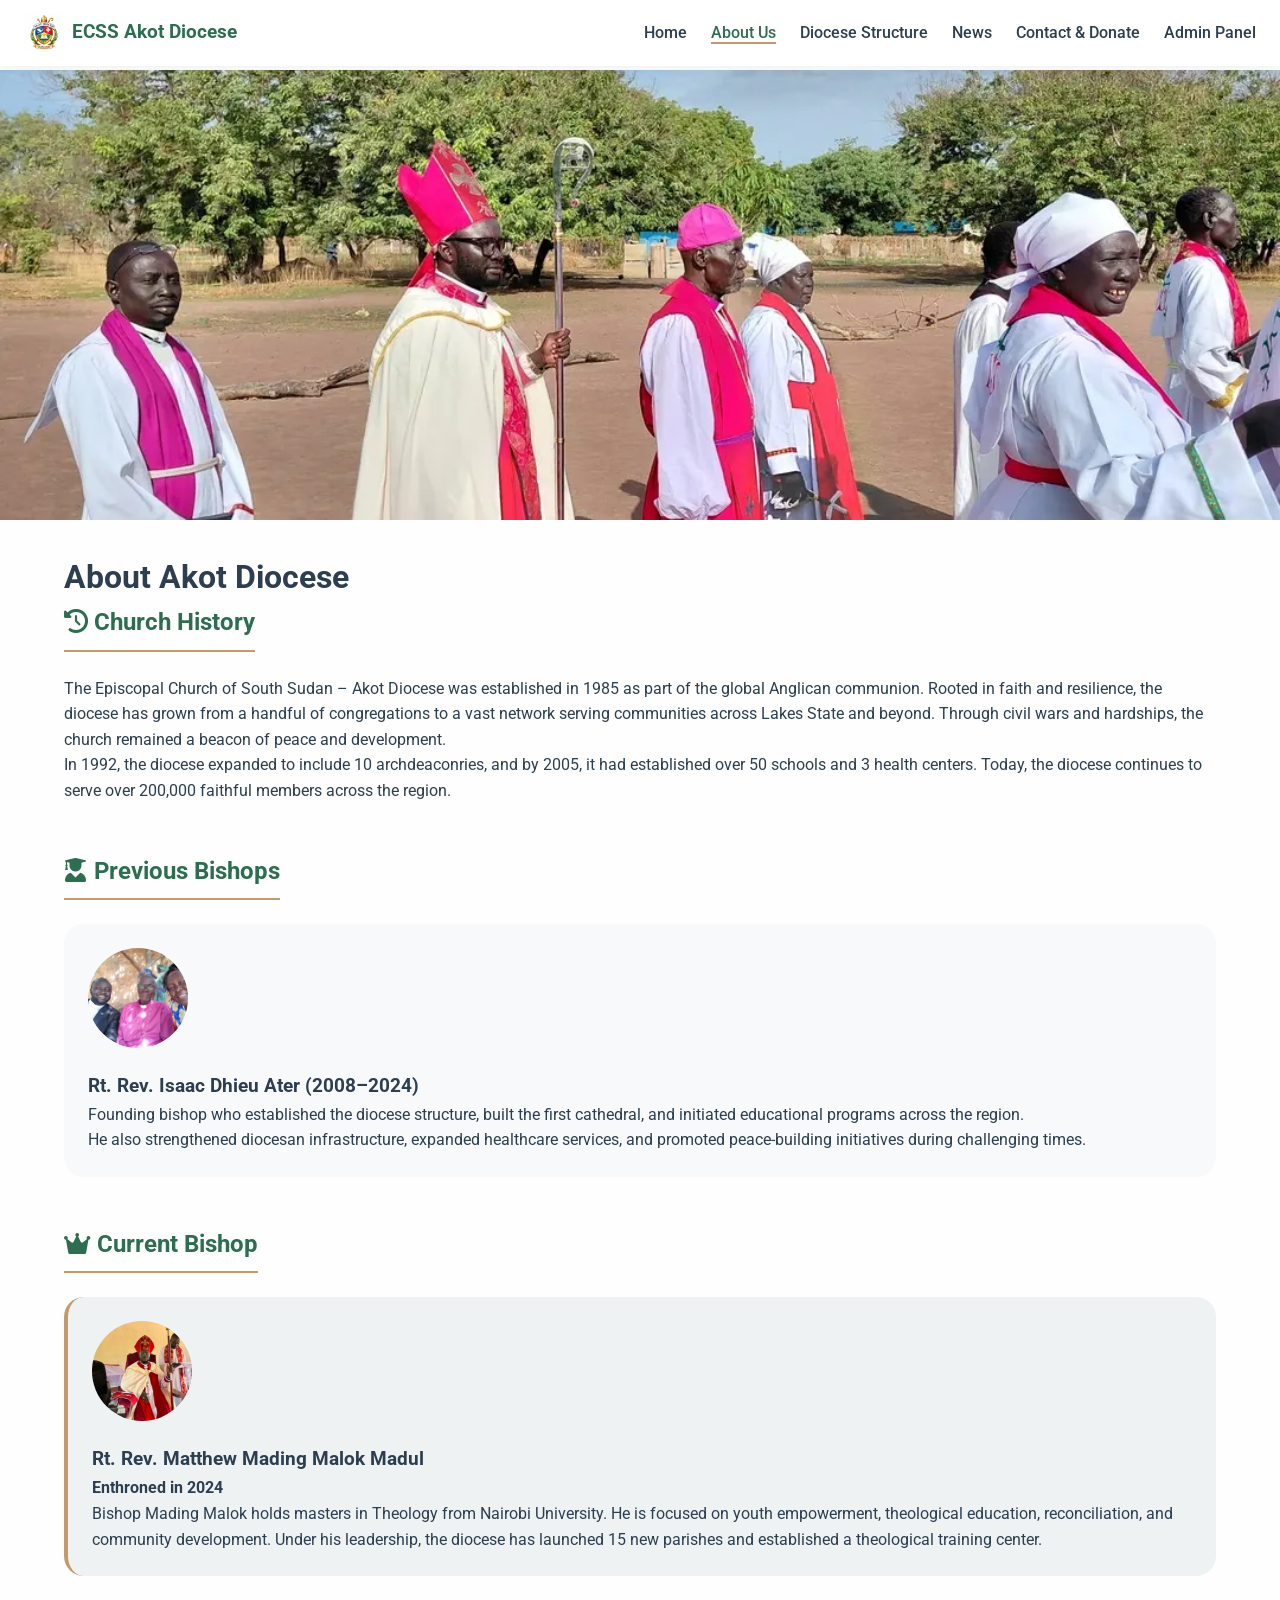
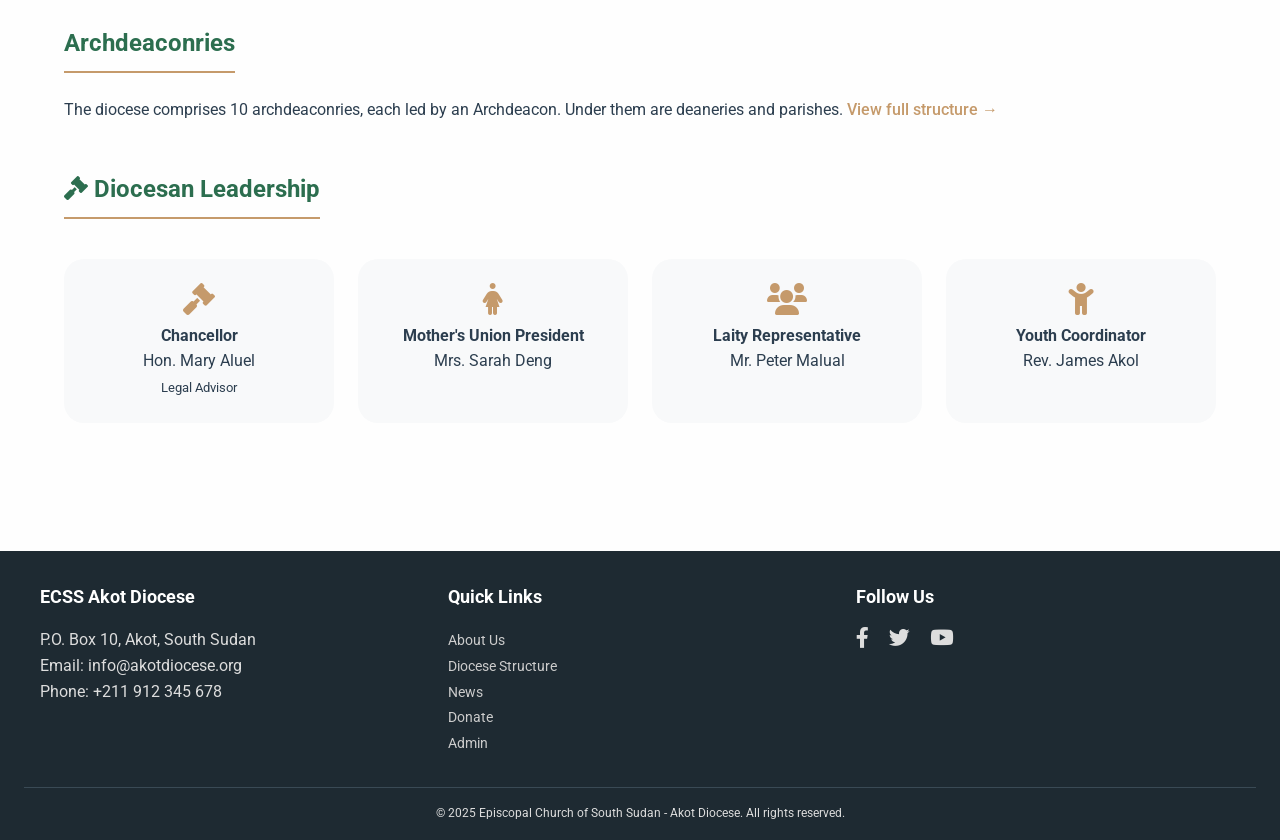
==== commit 23240d52: "Update about.html" ====
--- a/about.html
+++ b/about.html
@@ -25,7 +25,7 @@
       <div class="burger" id="burger"><i class="fas fa-bars"></i></div>
     </nav>
   </header>
-  <div class="background-image" style="background-image: url('images/background-image.jpg');"></div>
+  <div class="background-image" style="background-image: url('background-image.jpg');"></div>
   <main class="container">
     <h1>About Akot Diocese</h1>
     
